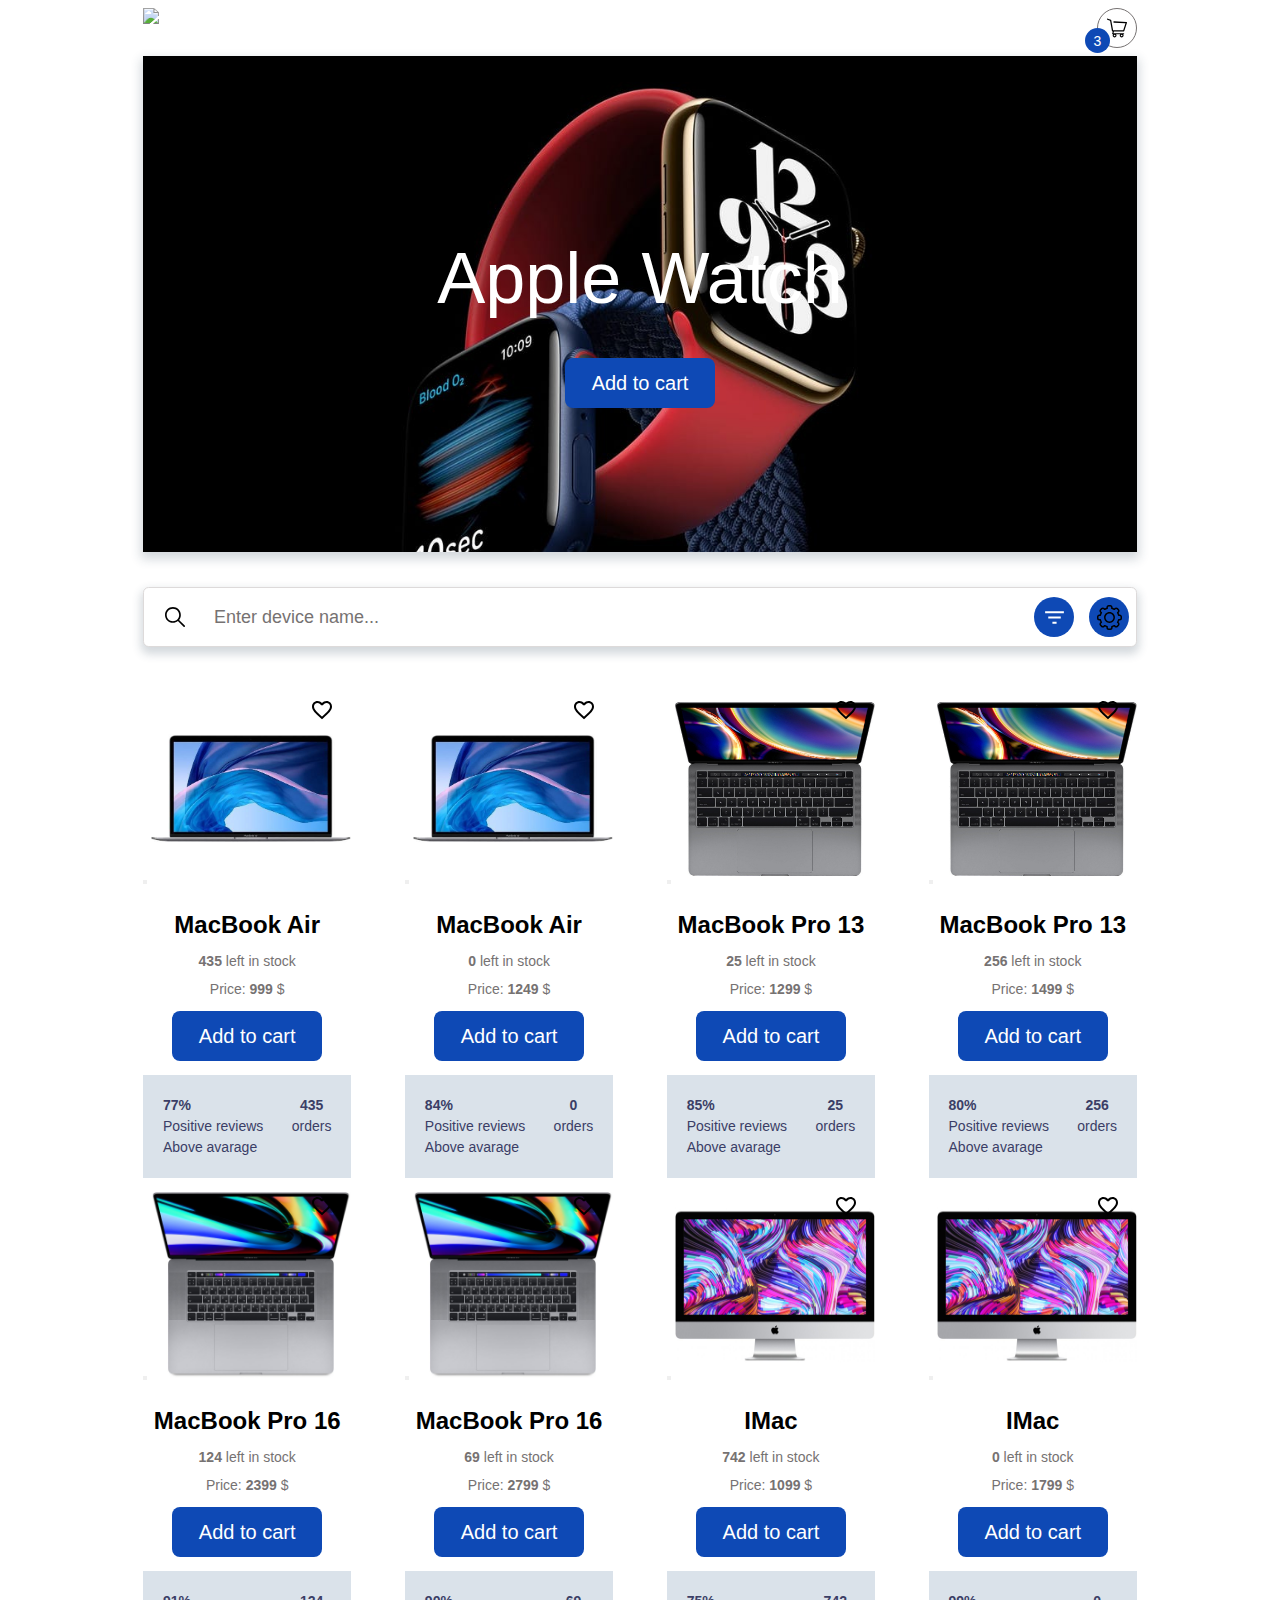
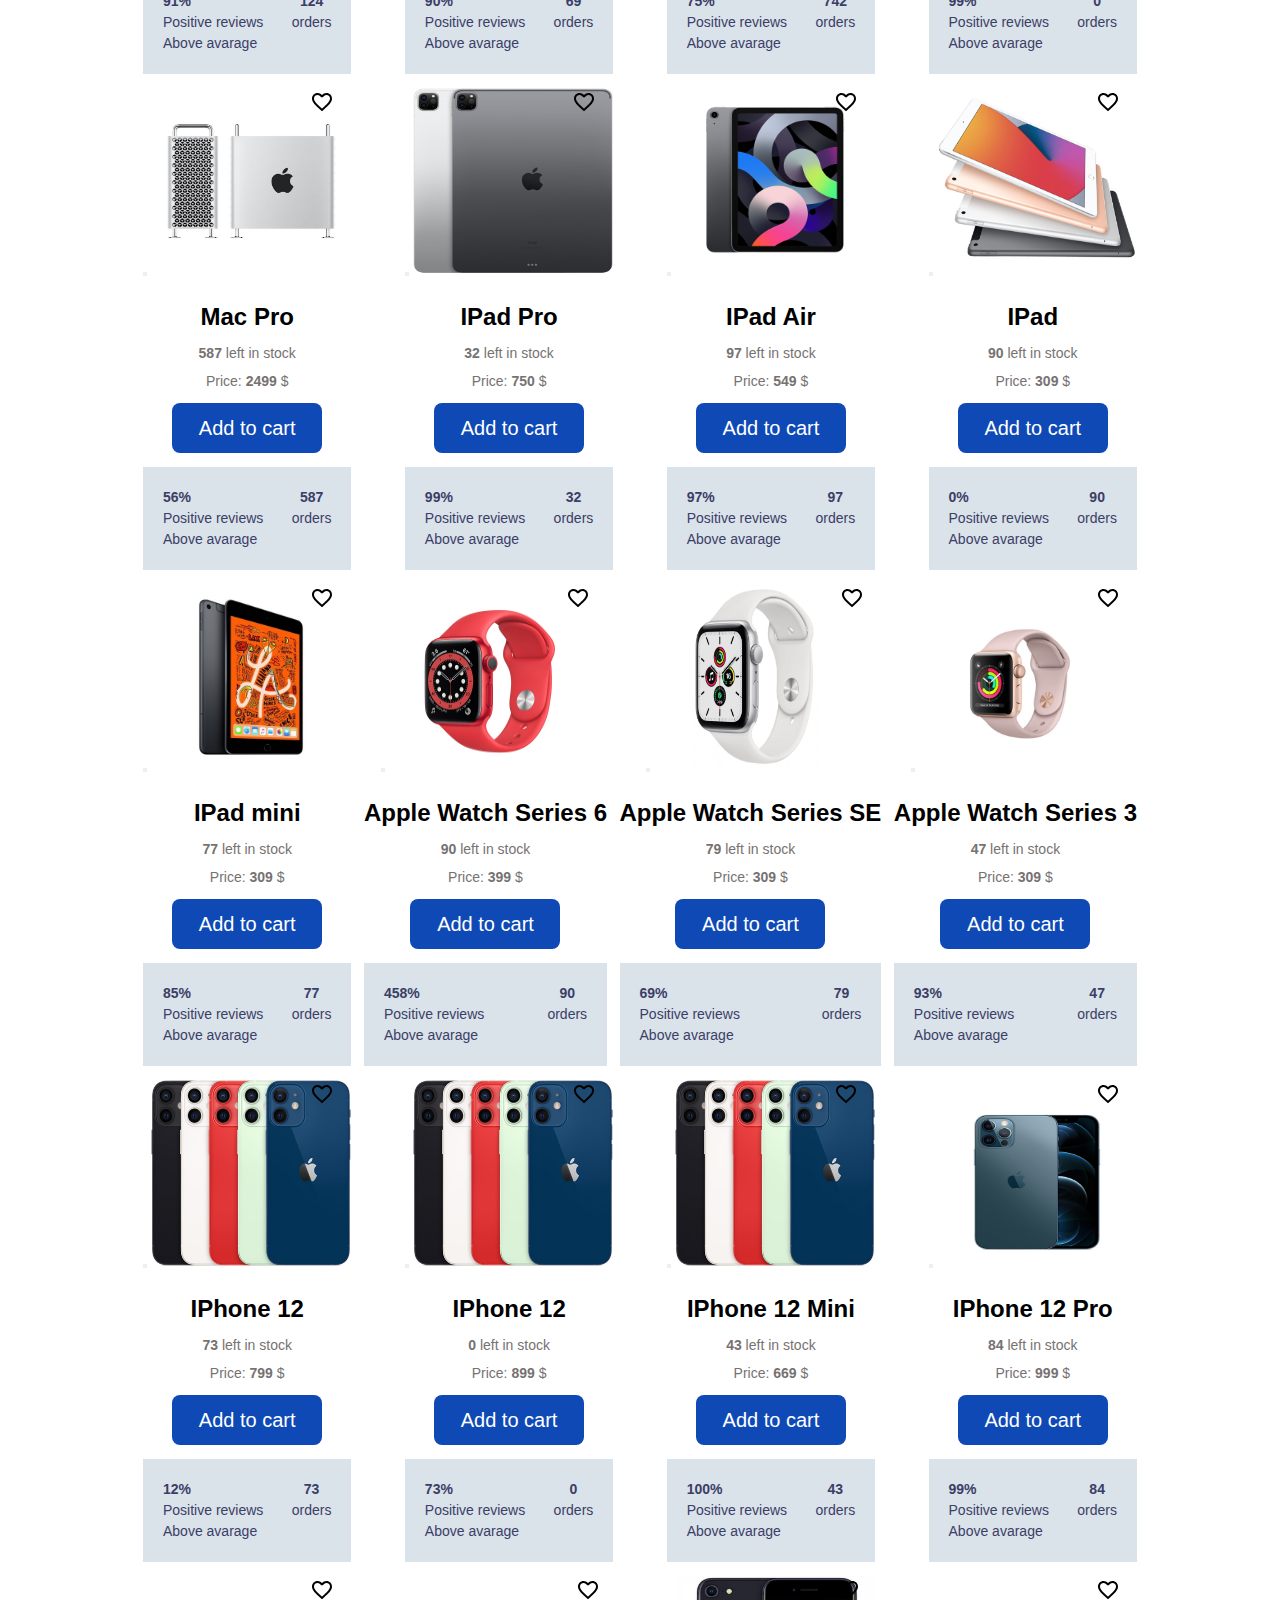
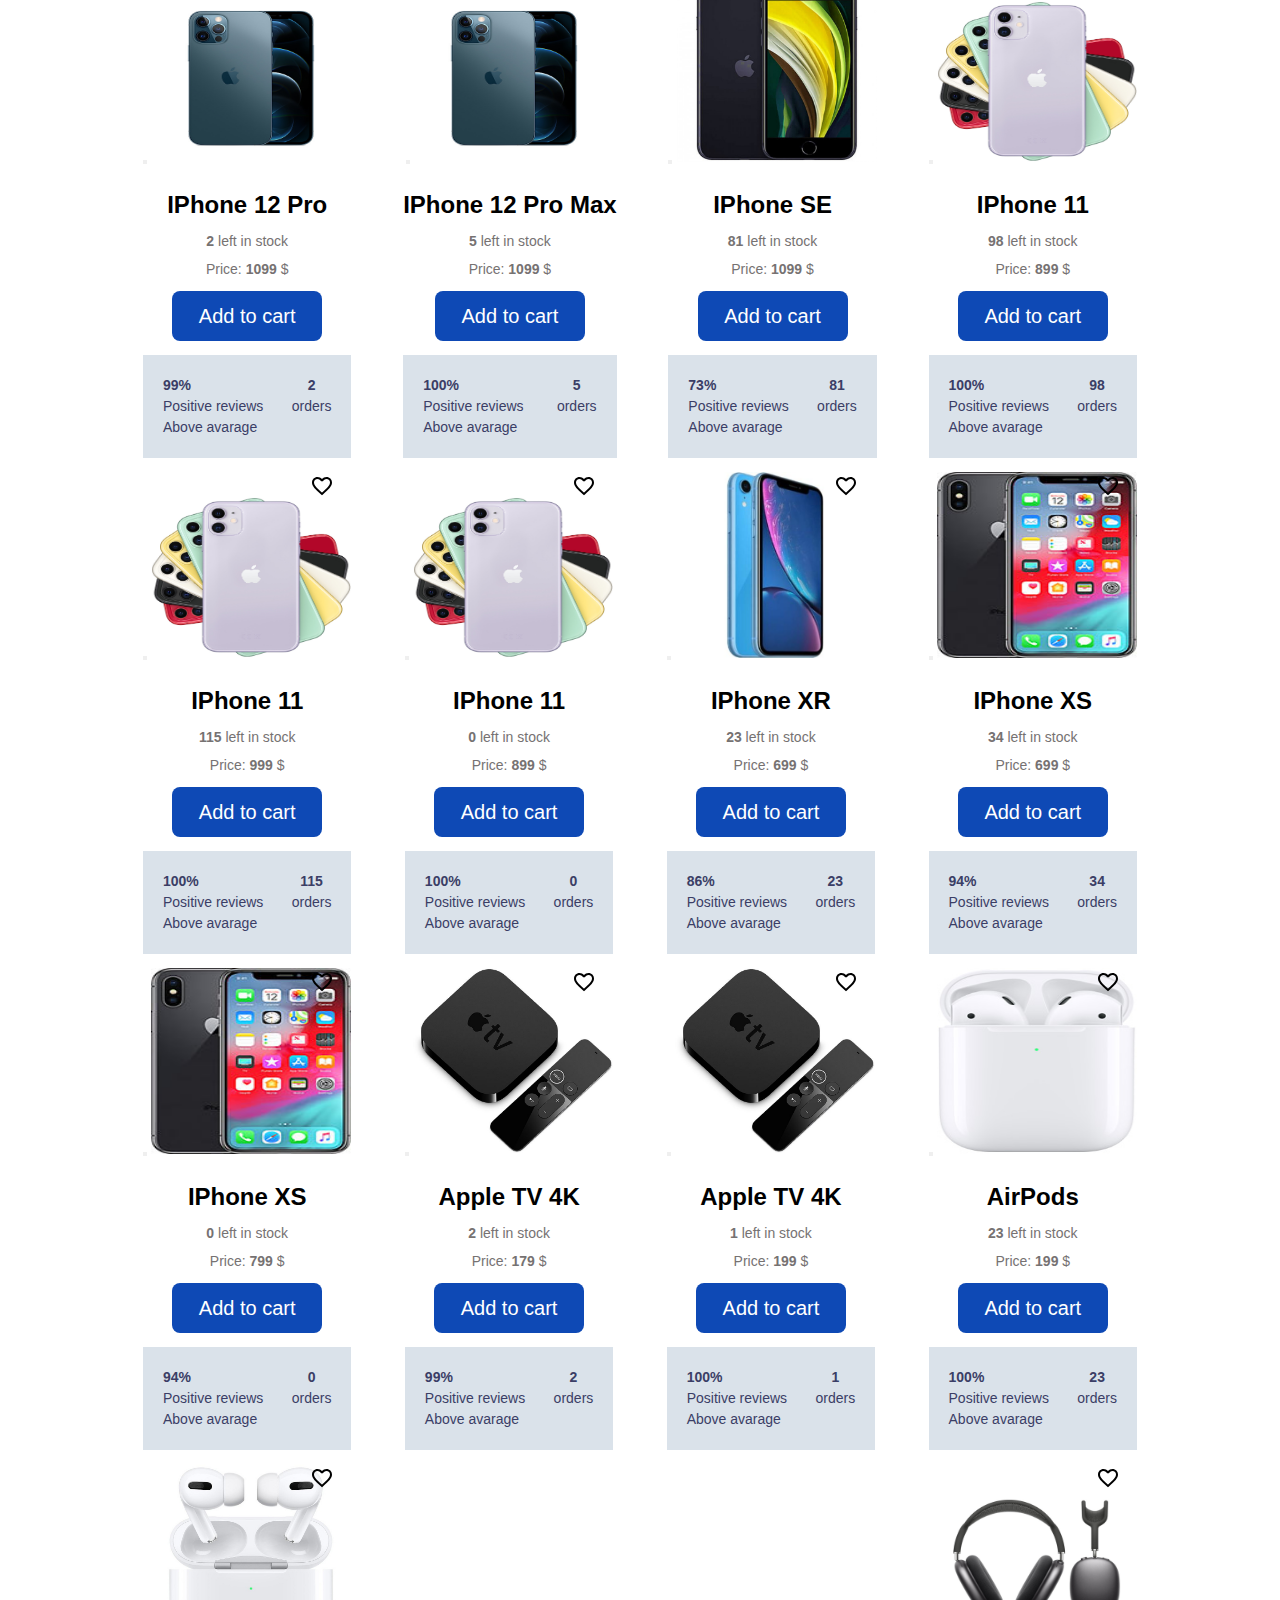
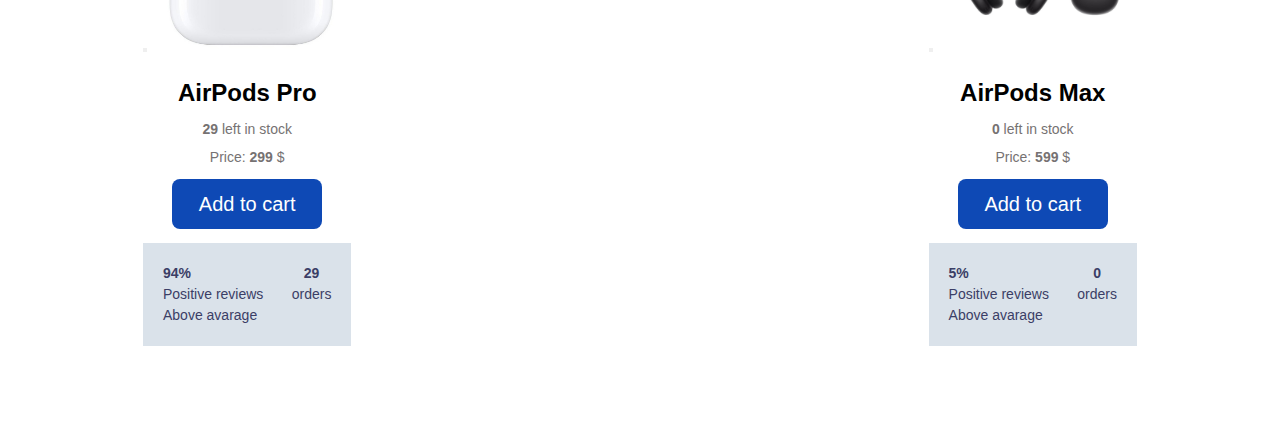
==== index.html @ 7c460ebc "HW-Js" ====
<!DOCTYPE html>
<html lang="en">

<head>
    <title>MacOutlet</title>
    <meta charset="utf-8">
    <meta http-equiv="X-UA-Compatible" content="ie=edge">
    <link href="https://fonts.googleapis.com">
    <link href="https://fonts.gstatic.com" crossorigin>
    <link href="https://fonts.googleapis.com/css2?family=Roboto&display=swap" rel="stylesheet">
    <link rel="stylesheet" href="style.css">
</head>

<body>
    <div class="wrapper">
        <header class="header">
            <div class="container">
                <div class="header-holder">
                    <a class="header-logo-main" href="sometext">
                        <img src="img/items/">
                    </a>
                    <a href="sometext">
                        <div class="icon-block">
                            <img src="img/icons/cart.svg">
                        </div>
                    </a>
                </div>
            </div>
        </header>
        <main class="main">
            <div class="container">
                <section class="banner">
                    <div class="banner-content">
                        <p class="banner-text">Apple Watch</p>
                        <button type="button" class="banner-btn">Add to cart</button>
                    </div>
                </section>
                <section class="filter-section">
                    <div class="text_read">
                        <div class="text-element text-field__icon_search">
                            <input class="search" type="text" value="Enter device name...">
                        </div>
                        <div class="blue reat" onclick="settings()">
                            <img src="img/icons/filter.svg" alt="Filter icon">
                        </div>
                        <a href="">
                            <div class="blue">
                                <img src="img/icons/settings.svg" alt="Settings icon">
                            </div>
                        </a>
                    </div>
                    <div class="flex-main">
                        <div id="filter-container" class="filter-container settings">
                            <div class="btn-check">Price</div>
                            <div class="check-price">
                                <div class="from">
                                    <p>from</p>
                                    <input type="text">
                                </div>
                                <div class="to">
                                    <p>to</p>
                                    <input type="text">
                                </div>
                            </div>
                            <div class="btn-check">Color</div>
                            <div class="btn-check">Memory</div>
                            <div class="btn-check">OS</div>
                            <div class="btn-check">Display</div>
                        </div>

                        <div id="cards-container" class="cards-container">


                            <div id='card' class="card">
                                <div class="card-body">
                                    <button>
                                        <div class="block">
                                            <img src="img/icons/like_empty.svg">
                                        </div>
                                    </button>
                                    <img src="" class="card-image">
                                    <h1 class="card-title">IPhone 12 PRO Max</h1>

                                    <p class="text-animation">
                                    </p>
                                    <button type="button" class="active">Add to cart</button>
                                </div>
                                <div class="card-footer">
                                    <p class="column-reviews">
                                    </p>
                                    <p class="column-orders"><strong>527</strong><br>orders</p>
                                </div>
                            </div>



                        </div>
                    </div>
            </div>
    </div>
    </section>
    </div>
    </main>
    </div>
    <script src="index.js"></script>
</body>

</html>
---- style.css ----
*,
*::before,
*::after {
    box-sizing: border-box;
    margin: 0;
    padding: 0;
}

html {
    font-family: 'Merriweather', sans-serif;
}

.wrapper {
    width: 100%;
    position: relative;
    overflow: hidden;
}

.container {
    max-width: 1024px;
    margin: 0 auto;
    padding: 0 15px;
}

.header-holder {
    display: flex;
    justify-content: space-between;
    flex-wrap: wrap;
    padding: 8px 0;
}

.icon-block {
    width: 40px;
    height: 40px;
    border: 1px solid #767272;
    border-radius: 50%;
    color: #ffffff;
    display: flex;
    position: relative;
}

.icon-block img {
    width: 20px;
    height: auto;
    display: block;
    margin: auto;
}

.icon-block::before {
    position: absolute;
    content: '3';
    width: 25px;
    height: 25px;
    border-radius: 50%;
    background-color: #0E49B5;
    text-align: center;
    top: 50%;
    left: -13px;
    padding-top: 5px;
    font-size: 14px;
}

.banner {
    background-image: url(img/banners/watch_banner.jpg);
    background-position: 50%;
    background-repeat: no-repeat;
    background-size: cover;
    -webkit-box-shadow: 0px 5px 10px 2px rgba(34, 60, 80, 0.2);
    -moz-box-shadow: 0px 5px 10px 2px rgba(34, 60, 80, 0.2);
    box-shadow: 0px 5px 10px 2px rgba(34, 60, 80, 0.2);
}

.banner-content {
    padding-top: 181px;
    padding-bottom: 144px;
}

.banner-text {
    text-align: center;
    color: #ffffff;
    font-size: 72px;
    margin: 0 auto;
    padding-bottom: 39px;
}

.banner-btn {
    width: 150px;
    height: 50px;
    color: #ffffff;
    background-color: #0e49b5;
    font-size: 20px;
    border-radius: 0.5rem;
    margin: 0 auto;
    display: block;
    border-style: inherit;
}

.text-element,
.text_read {
    position: relative;
}

.text_read {
    margin: 35px 0;
}

.text-element::before {
    content: '';
    color: #bdbdbd;
    position: absolute;
    display: flex;
    align-items: center;
    left: 22px;
    top: 50%;
    transform: translateY(-50%);
}

.text-element .search {
    padding-left: 70px;
    border: 1px solid #DDDADA;
    border-radius: 0.35rem;
    width: 100%;
    height: 60px;
    font-size: 18px;
    color: #767272;
    -webkit-box-shadow: 0px 5px 10px 2px rgba(34, 60, 80, 0.2);
    -moz-box-shadow: 0px 5px 10px 2px rgba(34, 60, 80, 0.2);
    box-shadow: 0px 5px 10px 2px rgba(34, 60, 80, 0.2);
}

.text-field__icon_search::before {
    width: 20px;
    height: 20px;
    background-image: url("../img/icons/search.svg");
    background-repeat: no-repeat;
    background-position: center;
}

.blue {
    width: 40px;
    height: 40px;
    border-radius: 50%;
    background-color: #0E49B5;
    display: flex;
    position: absolute;
    content: '';
    top: 50%;
    transform: translateY(-50%);
    right: 8px;
}

.blue img {
    width: 25px;
    height: auto;
    display: block;
    margin: auto;
}

.reat {
    right: 63px;
}

.cards-container {
    display: flex;
    justify-content: space-between;
    flex-wrap: wrap;
    margin-bottom: 100px;
}

.card {
    width: 300px;
    border-radius: 0.75rem;
    -webkit-box-shadow: 0px 5px 10px 2px rgba(34, 60, 80, 0.2);
    -moz-box-shadow: 0px 5px 10px 2px rgba(34, 60, 80, 0.2);
    box-shadow: 0px 5px 10px 2px rgba(34, 60, 80, 0.2);
    position: relative;
    margin-bottom: 50px;
}

.card-body {
    text-align: center;
    margin-bottom: 14px;
    position: relative;
}

.card-image {
    width: 200px;
    height: 200px;
    padding-top: 14px;
}

.card-title {
    font-size: 24px;
    padding-top: 25px;
    margin: 0;
}

.text-animation {
    font-size: 14px;
    color: #767272;
    padding: 8px 0;
    line-height: 2;
}

.active {
    width: 150px;
    height: 50px;
    color: #ffffff;
    background-color: #0e49b5;
    font-size: 20px;
    border-radius: 0.5rem;
    margin: 0 auto;
    display: block;
    border-style: inherit;
}

.card-btn-disabled {
    background-color: #DDDDDD;
}

.card-footer {
    display: flex;
    justify-content: space-between;
    background-color: #DAE2EA;
    color: #3B3E66;
    font-size: 14px;
    line-height: 1.5;
    padding: 20px;
}

.column-orders {
    text-align: center;
}

.block {
    content: '';
    position: absolute;
    right: 17px;
    top: 16px;
}

.check {
    position: absolute;
    content: '';
    left: 75px;
    top: 282px;
    width: 20px;
    height: 20px;
    border: 1px solid #1BC943;
    border-radius: 50%;
    color: lightgrey;
    display: flex;
}

.icon-close-block {
    position: absolute;
    content: '';
    left: 82px;
    top: 282px;
    width: 20px;
    height: auto;
}

.check img {
    width: 15px;
    height: auto;
    display: block;
    margin: auto;
}

.icon-like-filled-block {
    position: absolute;
    content: '';
    left: 15px;
}

.icon-like-filled-block img {
    width: 20px;
    height: auto;
}

.flex-main {
    display: flex;
    justify-content: center;
}

.filter-container {
    max-height: 800px;
    margin-right: 20px;
    background: #FFFFFF;
    border: 1px solid #DDDADA;
    box-sizing: border-box;
    box-shadow: 0px 0px 15px rgba(0, 0, 0, 0.15);
    border-radius: 5px;
}

.btn-check {
    margin: 10px;
    padding-right: 30px;
}

.from,
.to {
    display: flex;
    justify-content: center;
}

.settings {
    display: none;
}
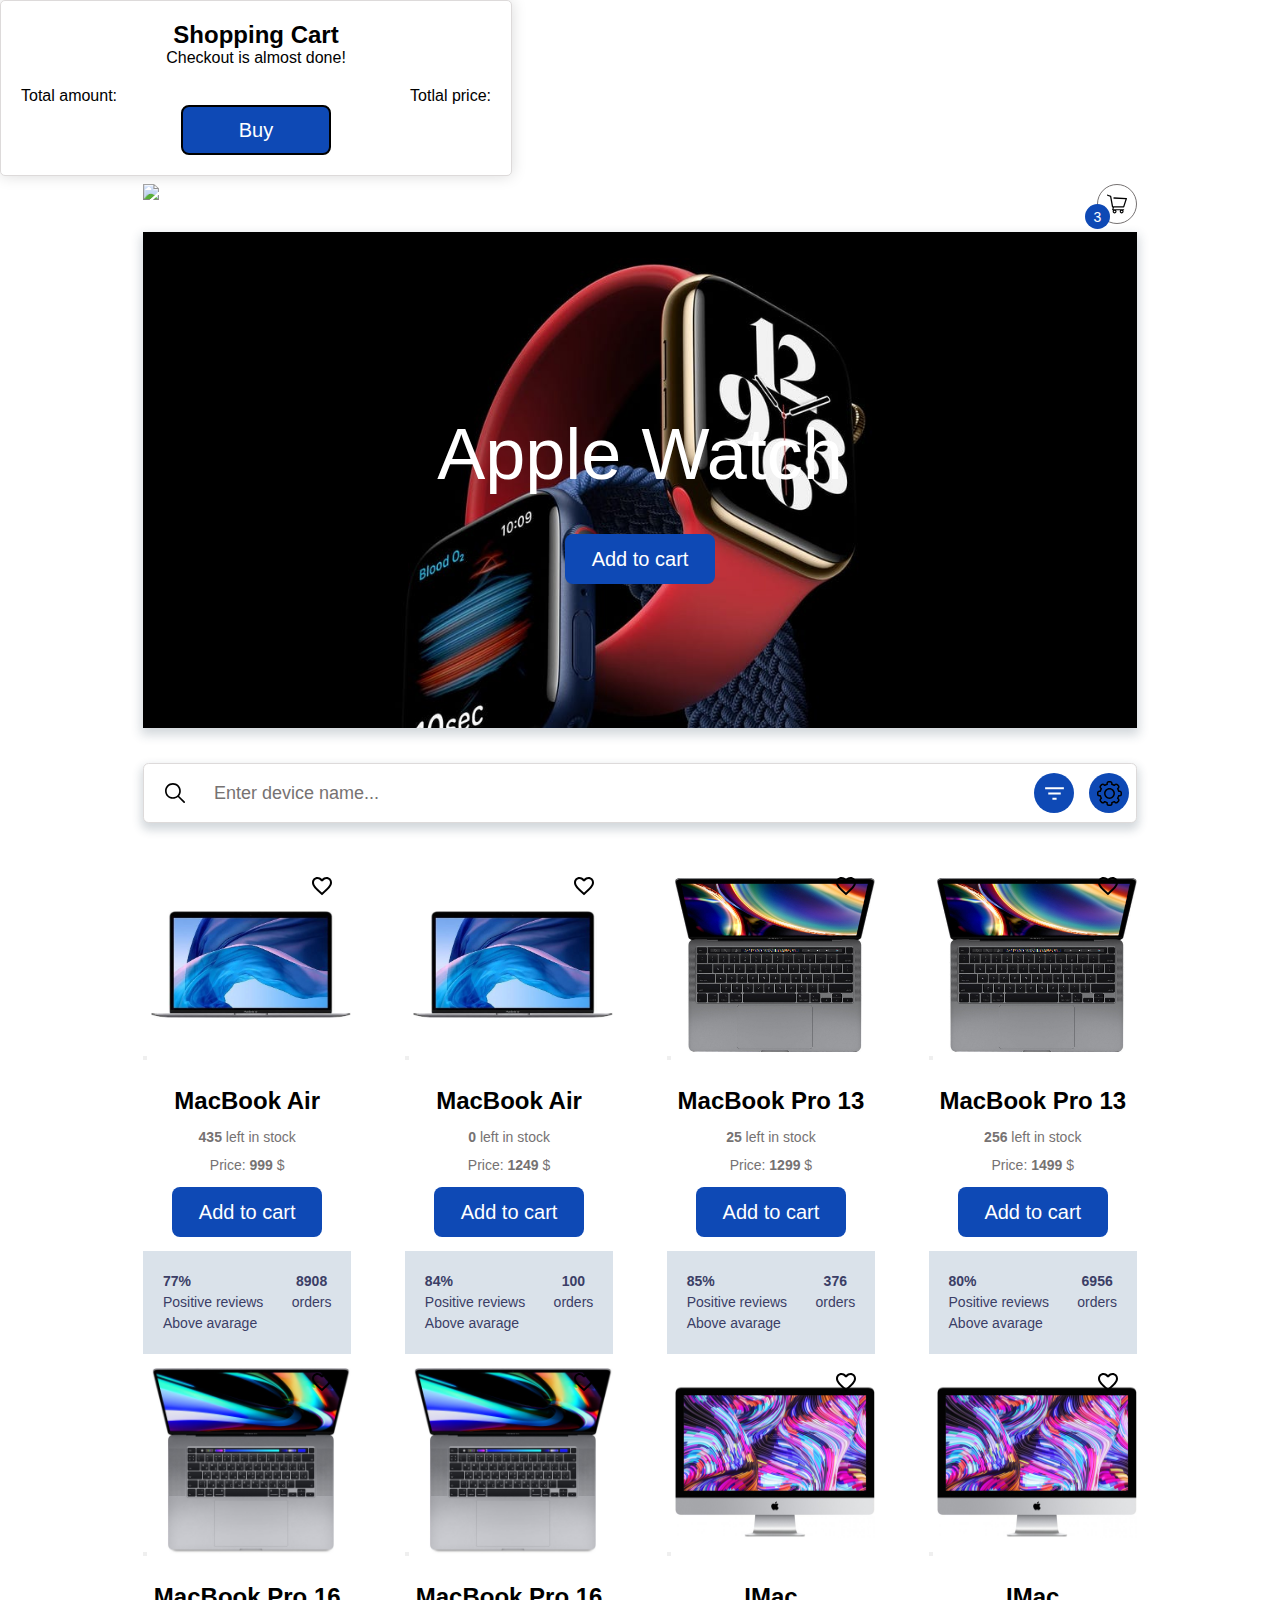
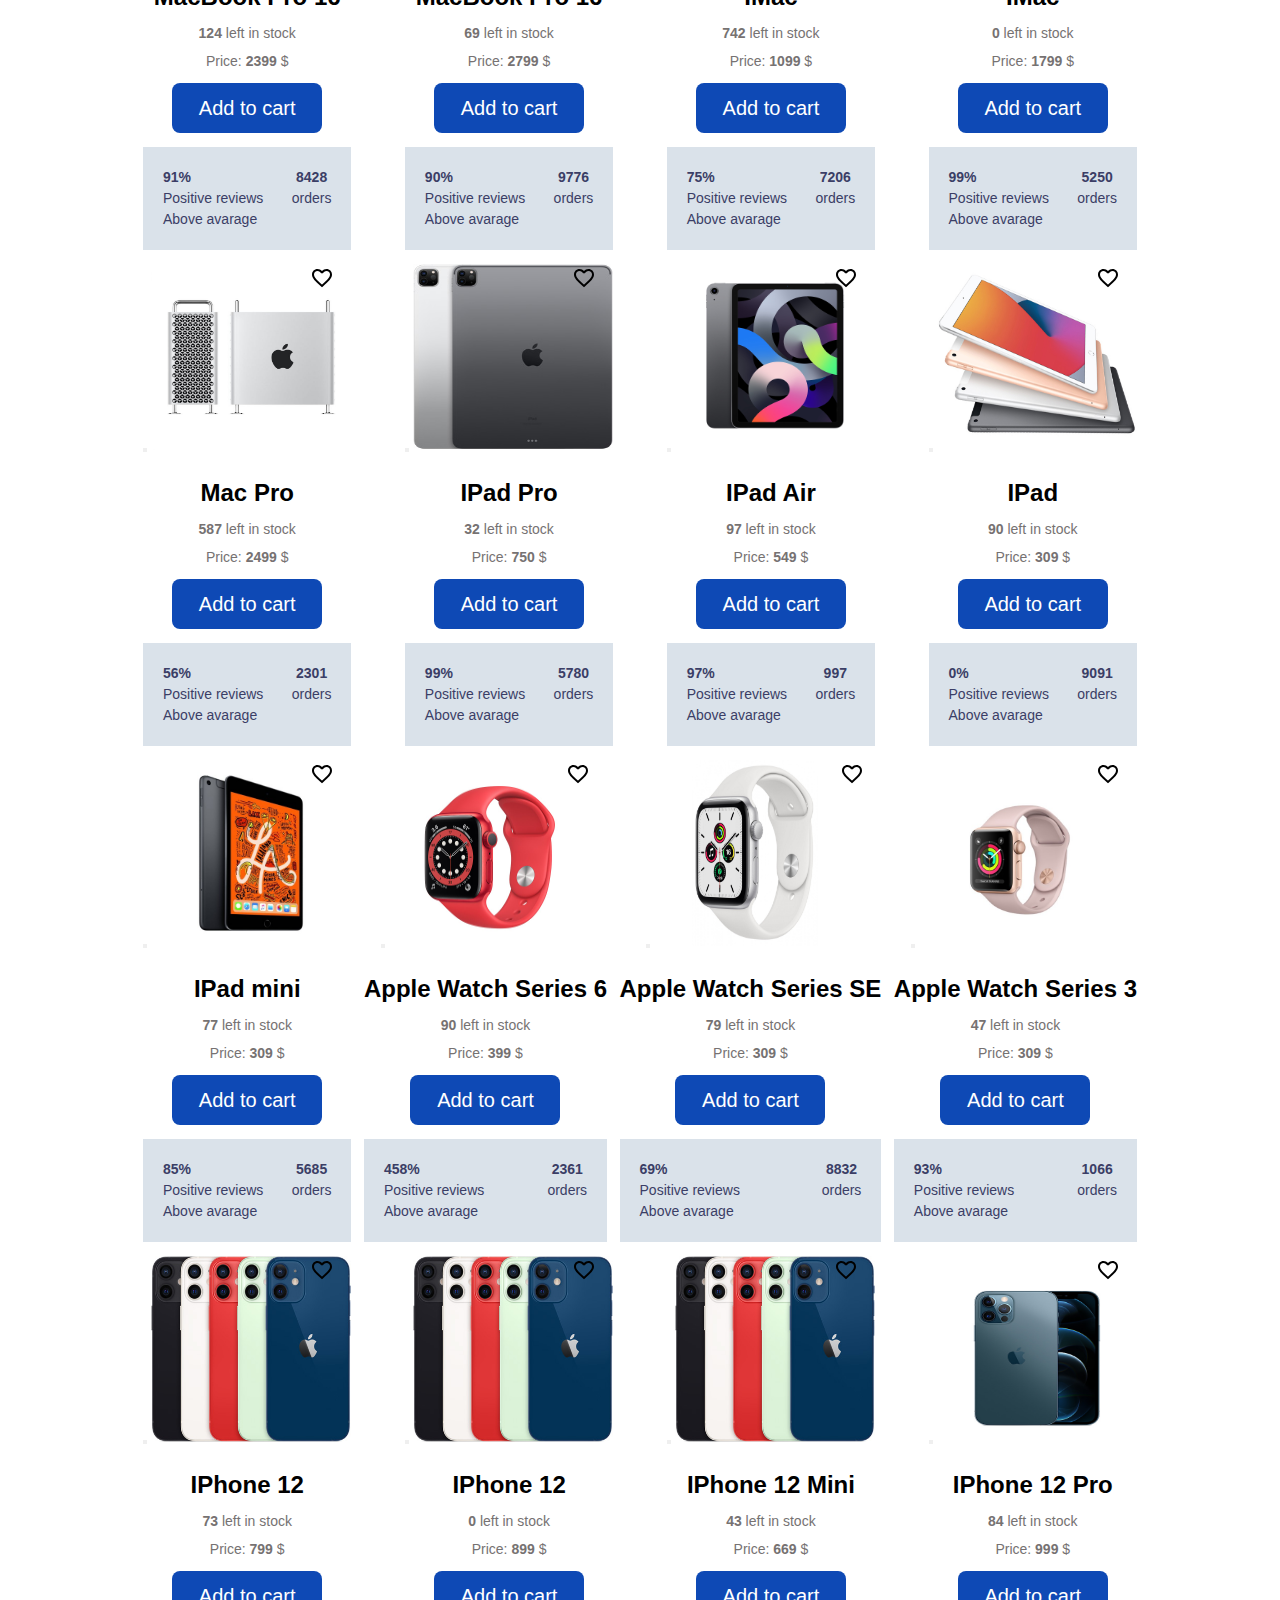
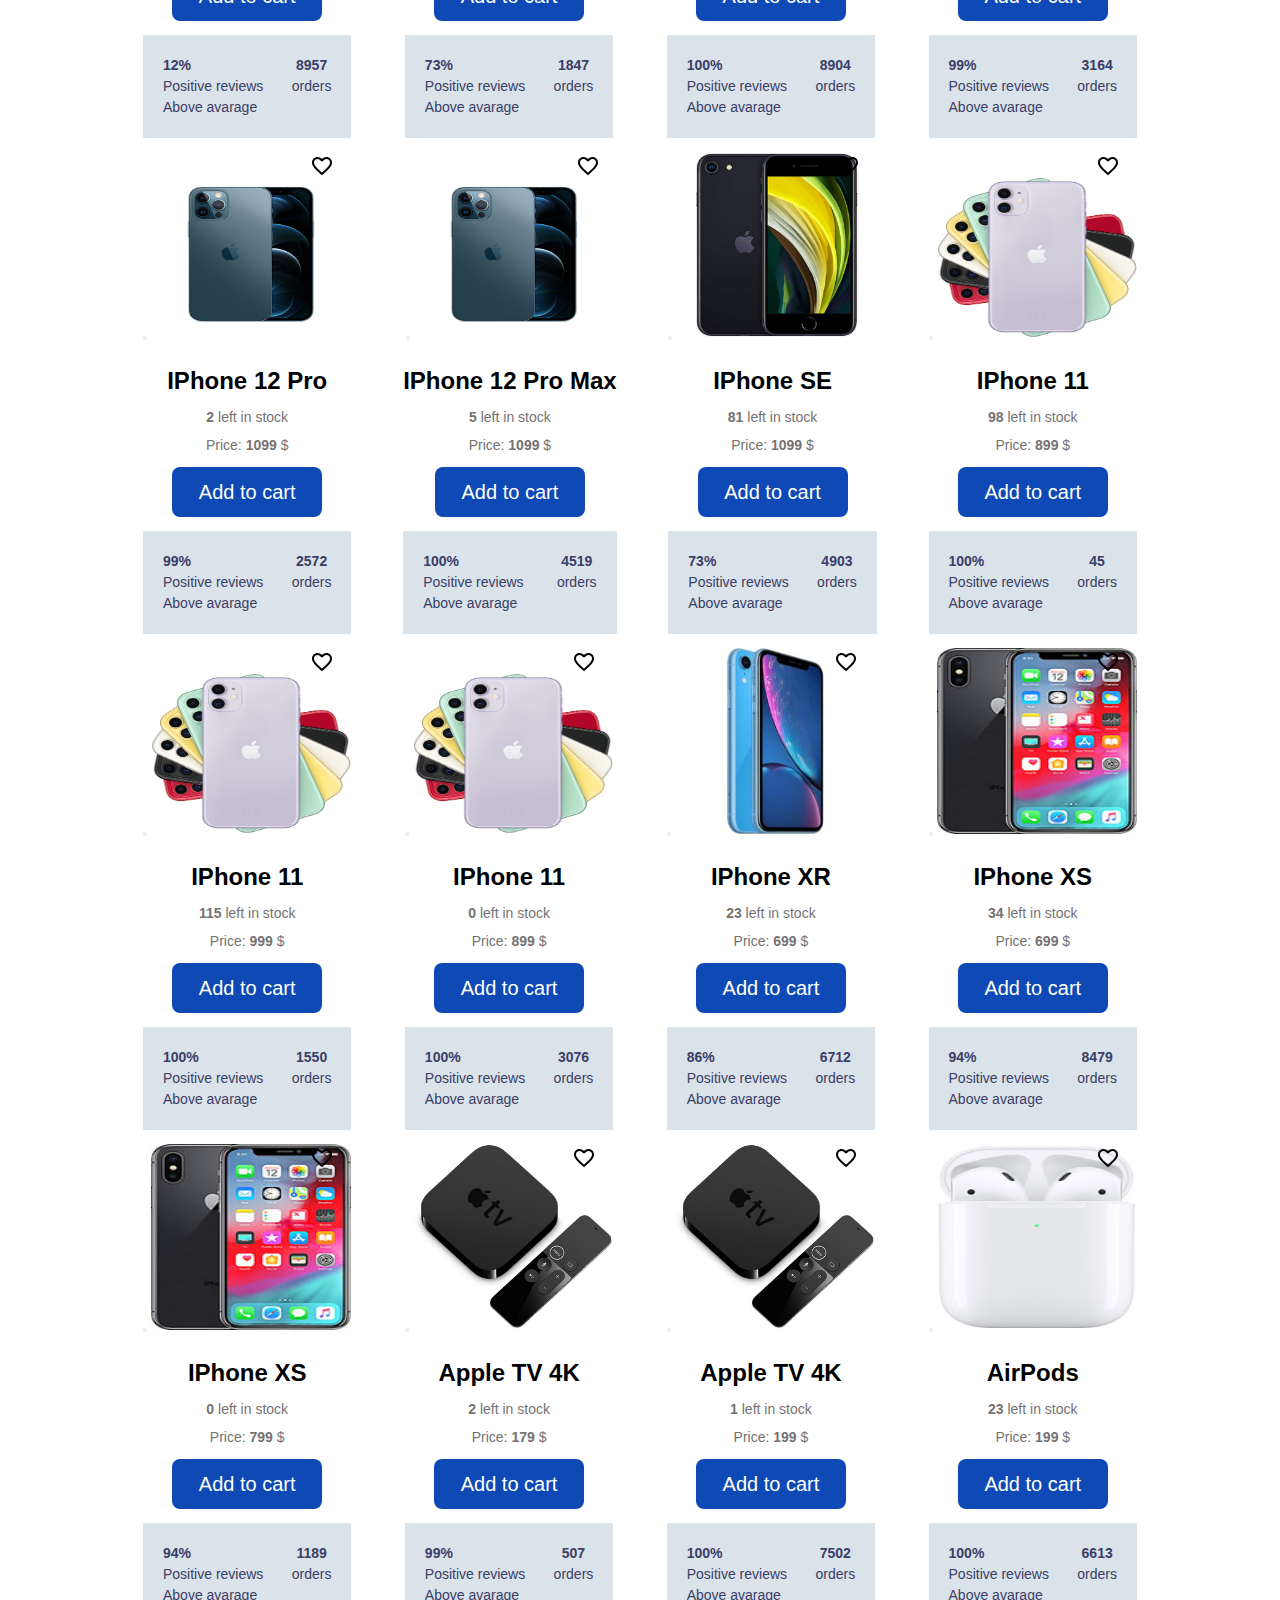
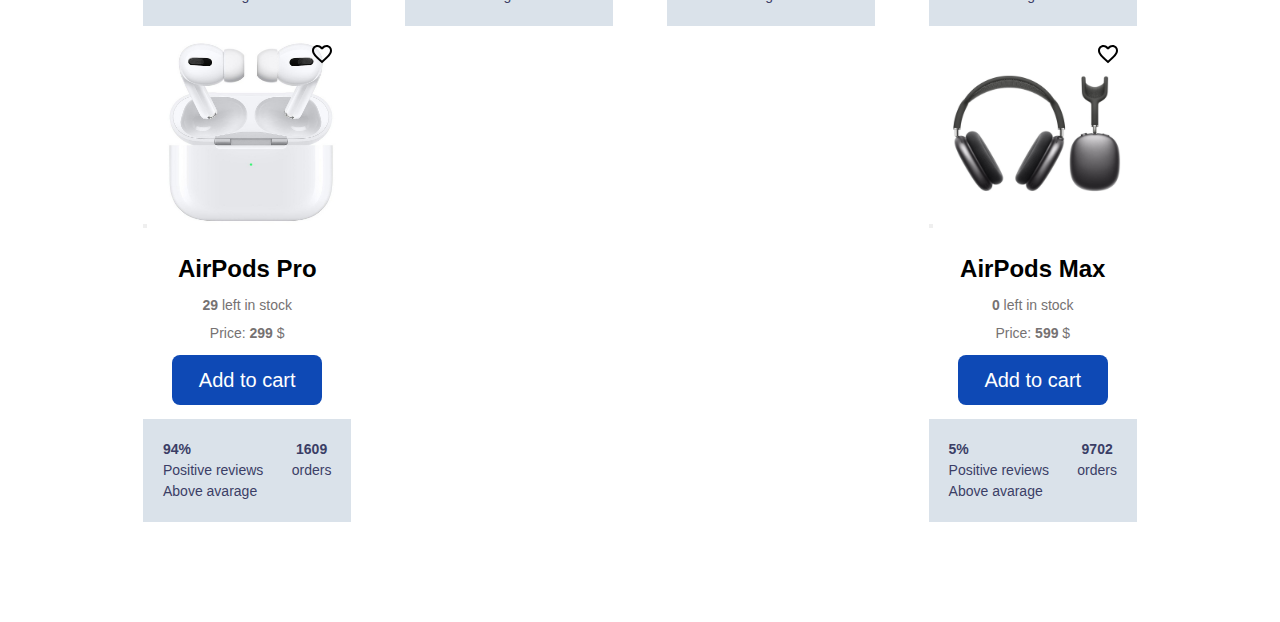
==== commit 4a54162e: "HW(cart and filter)" ====
--- a/index.html
+++ b/index.html
@@ -12,6 +12,28 @@
 </head>
 
 <body>
+    <div class="basket-container">
+        <div class="basket-content">
+            <div class="basket-name">
+                <h2>Shopping Cart</h2>
+                <p>Checkout is almost done!</p>
+            </div>
+            <div class="rendered-items" id="render">
+            </div>
+            <div class="total">
+                <p>Total amount:</p>
+                <p>Totlal price:</p>
+            </div>
+            <button class="banner-click">
+                Buy
+            </button>
+        </div>
+    </div>
+
+
+
+
+
     <div class="wrapper">
         <header class="header">
             <div class="container">
@@ -26,13 +48,15 @@
                     </a>
                 </div>
             </div>
+
+
         </header>
         <main class="main">
             <div class="container">
                 <section class="banner">
                     <div class="banner-content">
                         <p class="banner-text">Apple Watch</p>
-                        <button type="button" class="banner-btn">Add to cart</button>
+                        <button type="button" class="banner-click">Add to cart</button>
                     </div>
                 </section>
                 <section class="filter-section">
@@ -52,22 +76,141 @@
                     <div class="flex-main">
                         <div id="filter-container" class="filter-container settings">
                             <div class="btn-check">Price</div>
-                            <div class="check-price">
-                                <div class="from">
+                            <div id="price">
+                                <div class="price">
                                     <p>from</p>
                                     <input type="text">
                                 </div>
-                                <div class="to">
+                                <div class="price">
                                     <p>to</p>
                                     <input type="text">
                                 </div>
                             </div>
-                            <div class="btn-check">Color</div>
-                            <div class="btn-check">Memory</div>
-                            <div class="btn-check">OS</div>
-                            <div class="btn-check">Display</div>
-                        </div>
-
+
+
+                            <div id='ColorBtn' onclick="color()" class="btn-check">Color</div>
+                            <div id='Color' class="settings">
+                                <div class="check-btn">
+                                    <input type="checkbox" id="red" value="Red" onclick="filterUpdate('color', event)">
+                                    <label>Red</label>
+                                </div>
+                                <div class="check-btn">
+                                    <input type="checkbox" id="green" value="Green" onclick="filterUpdate('color', event)">
+                                    <label>Green</label>
+                                </div>
+                                <div class="check-btn">
+                                    <input type="checkbox" id="Black" value="Black" onclick="filterUpdate('color', event)">
+                                    <label>Black</label>
+                                </div>
+                                <div class="check-btn">
+                                    <input type="checkbox" id="White" value="White" onclick="filterUpdate('color', event)">
+                                    <label>White</label>
+                                </div>
+                                <div class="check-btn">
+                                    <input type="checkbox" id="Blue" value="Blue" onclick="filterUpdate('color', event)">
+                                    <label>Blue</label>
+                                </div>
+                                <div class="check-btn">
+                                    <input type="checkbox" id="Grey" value="Silver" onclick="filterUpdate('color', event)">
+                                    <label>Grey</label>
+                                </div>
+                                <div class="check-btn">
+                                    <input type="checkbox" id="Gold" value="Gold" onclick="filterUpdate('color', event)">
+                                    <label>Gold</label>
+                                </div>
+                                <div class="check-btn">
+                                    <input type="checkbox" id="Yellow" value="Yellow" onclick="filterUpdate('color', event)">
+                                    <label>Yellow</label>
+                                </div>
+                            </div>
+
+                            <div id='MemoryBtn' onclick="memory()" class="btn-check">Memory</div>
+
+                            <div id='Memory' class="settings">
+                                <div class="check-btn">
+                                    <input type="checkbox" id="32Gb" value="32" onclick="filterUpdate('storage', event)">
+                                    <label>32Gb</label>
+                                </div>
+                                <div class="check-btn">
+                                    <input type="checkbox" id="64Gb" value="64" onclick="filterUpdate('storage', event)">
+                                    <label>64Gb</label>
+                                </div>
+                                <div class="check-btn">
+                                    <input type="checkbox" id="128Gb" value="128" onclick="filterUpdate('storage', event)">
+                                    <label>128Gb</label>
+                                </div>
+                                <div class="check-btn">
+                                    <input type="checkbox" id="256Gb" value="256" onclick="filterUpdate('storage', event)">
+                                    <label>256Gb</label>
+                                </div>
+                                <div class="check-btn">
+                                    <input type="checkbox" id="512Gb" value="512" onclick="filterUpdate('storage', event)">
+                                    <label>512Gb</label>
+                                </div>
+                                <div class="check-btn">
+                                    <input type="checkbox" id="1Tb" value="1024" onclick="filterUpdate('storage', event)">
+                                    <label>1Tb</label>
+                                </div>
+                                <div class="check-btn">
+                                    <input type="checkbox" id="2Tb" value="2048" onclick="filterUpdate('storage', event)">
+                                    <label>2Tb</label>
+                                </div>
+                                <div class="check-btn">
+                                    <input type="checkbox" id="4Tb" value="4096" onclick="filterUpdate('storage', event)">
+                                    <label>4Tb</label>
+                                </div>
+                            </div>
+
+                            <div id='OsBtn' onclick="Os()" class="btn-check">OS</div>
+                            <div id='Os' class="settings">
+                                <div class="check-btn">
+                                    <input type="checkbox" value="IOS" name="IOS" onclick="filterUpdate('os', event)">
+                                    <label>IOS</label>
+                                </div>
+                                <div class="check-btn">
+                                    <input type="checkbox" value="macOS" name="MacOS" onclick="filterUpdate('os', event)">
+                                    <label>MacOS</label>
+                                </div>
+                                <div class="check-btn">
+                                    <input type="checkbox" value="tvOS" name="tvOS" onclick="filterUpdate('os', event)">
+                                    <label>tvOS</label>
+                                </div>
+                                <div class="check-btn">
+                                    <input type="checkbox" value="WatchOS" name="WatchOS" onclick="filterUpdate('os', event)">
+                                    <label>WatchOS</label>
+                                </div>
+                            </div>
+
+
+                            <div id='DisplayBtn' onclick="display()" class="btn-check">Display</div>
+
+                            <div id='Display' class="settings">
+                                <div class="check-btn">
+                                    <input type="checkbox" value="2-5" name="inch" onclick="filterUpdate('display', event)">
+                                    <label>2 - 5 inch</label>
+                                </div>
+                                <div class=" check-btn ">
+                                    <input type="checkbox" value="5-7" name="inch" onclick="filterUpdate('display', event)">
+                                    <label>5 - 7 inch</label>
+                                </div>
+                                <div class="check-btn ">
+                                    <input type="checkbox" value="7-12" name="inch" onclick="filterUpdate('display', event)">
+                                    <label>7 - 12 inch</label>
+                                </div>
+                                <div class="check-btn">
+                                    <input type="checkbox" value="12-16" name="inch" onclick="filterUpdate('display', event)">
+                                    <label>12 - 16 inch</label>
+                                </div>
+                                <div class=" check-btn ">
+                                    <input type="checkbox" value="16-100" name="inch" onclick="filterUpdate('display', event)">
+                                    <label>+16 inch</label>
+                                </div>
+                            </div>
+                        </div>
+
+
+
+                        <div id="info"></div>
                         <div id="cards-container" class="cards-container">
 
 
@@ -83,7 +226,7 @@
 
                                     <p class="text-animation">
                                     </p>
-                                    <button type="button" class="active">Add to cart</button>
+                                    <button class="active">Add to cart</button>
                                 </div>
                                 <div class="card-footer">
                                     <p class="column-reviews">
--- a/style.css
+++ b/style.css
@@ -58,6 +58,76 @@
     left: -13px;
     padding-top: 5px;
     font-size: 14px;
+}
+
+.quantity {
+    padding-top: 20px;
+    margin-right: 60px;
+}
+
+.quantity input {
+    -webkit-appearance: none;
+    border: none;
+    text-align: center;
+    width: 32px;
+    font-size: 16px;
+    color: #43484D;
+    font-weight: 300;
+}
+
+button[class*=btn] {
+    width: 30px;
+    height: 30px;
+    background-color: #E1E8EE;
+    border-radius: 6px;
+    border: none;
+    cursor: pointer;
+}
+
+.minus-btn img {
+    margin-bottom: 3px;
+}
+
+.plus-btn img {
+    margin-top: 2px;
+}
+
+button:focus,
+input:focus {
+    outline: 0;
+}
+
+.basket-content {
+    display: flex;
+    padding-bottom: 20px;
+    flex-direction: column;
+    justify-content: center;
+    width: 40%;
+    max-height: 800px;
+    margin-right: 20px;
+    background: #FFFFFF;
+    border: 1px solid #DDDADA;
+    box-sizing: border-box;
+    box-shadow: 0px 0px 15px rgba(0, 0, 0, 0.15);
+    border-radius: 5px;
+}
+
+.basket-name {
+    display: flex;
+    flex-direction: column;
+    justify-content: center;
+    align-items: center;
+    padding: 20px 0;
+}
+
+.total {
+    margin: 0 20px;
+    display: flex;
+    justify-content: space-between;
+}
+
+.basket-content .btn-basket {
+    margin: 0 auto;
 }
 
 .banner {
@@ -83,7 +153,7 @@
     padding-bottom: 39px;
 }
 
-.banner-btn {
+.banner-click {
     width: 150px;
     height: 50px;
     color: #ffffff;
@@ -93,6 +163,18 @@
     margin: 0 auto;
     display: block;
     border-style: inherit;
+}
+
+.item-basket {
+    display: flex;
+    justify-content: space-between;
+    align-items: center;
+    padding: 20px;
+}
+
+.img {
+    width: 100px;
+    height: 100px;
 }
 
 .text-element,
@@ -295,14 +377,80 @@
 }
 
 .btn-check {
+    padding: 10px;
+    background: #FFFFFF;
+    border-bottom: 1px solid #DDDDDD;
+    border-top: 1px solid #DDDDDD;
+    box-sizing: border-box;
+}
+
+.price {
+    display: flex;
+    justify-content: space-between;
+    align-items: center;
+    padding: 10px;
+}
+
+.price p {
+    padding-right: 10px;
+}
+
+.price input {
+    min-height: 35px;
+    text-align: center;
+    background: #FFFFFF;
+    border: 1px solid #DDDDDD;
+    box-sizing: border-box;
+    border-radius: 5px;
+}
+
+.overlay {
+    position: fixed;
+    top: 0;
+    left: 0;
+    width: 100vw;
+    height: 100vh;
+    background: #E2E2E288;
+}
+
+.details-container {
+    background: white;
+    width: 70vw;
+    height: 500px;
+    opacity: 1;
+    position: absolute;
+    top: 50%;
+    right: 50%;
+    transform: translate(50%, -50%);
+    display: flex;
+    flex-direction: row;
+    justify-content: space-around;
+    align-items: center;
+}
+
+.check-container {
+    display: flex;
+    flex-wrap: wrap;
+}
+
+.check-btn {
     margin: 10px;
-    padding-right: 30px;
-}
-
-.from,
-.to {
-    display: flex;
-    justify-content: center;
+}
+
+.price-info :nth-child(n) {
+    margin: 20px 0;
+}
+
+.title-info {
+    display: flex;
+    flex-direction: column;
+    justify-content: space-between;
+}
+
+.title-info ul li,
+.title-info ul {
+    margin: 10px;
+    list-style: none;
 }
 
 .settings {
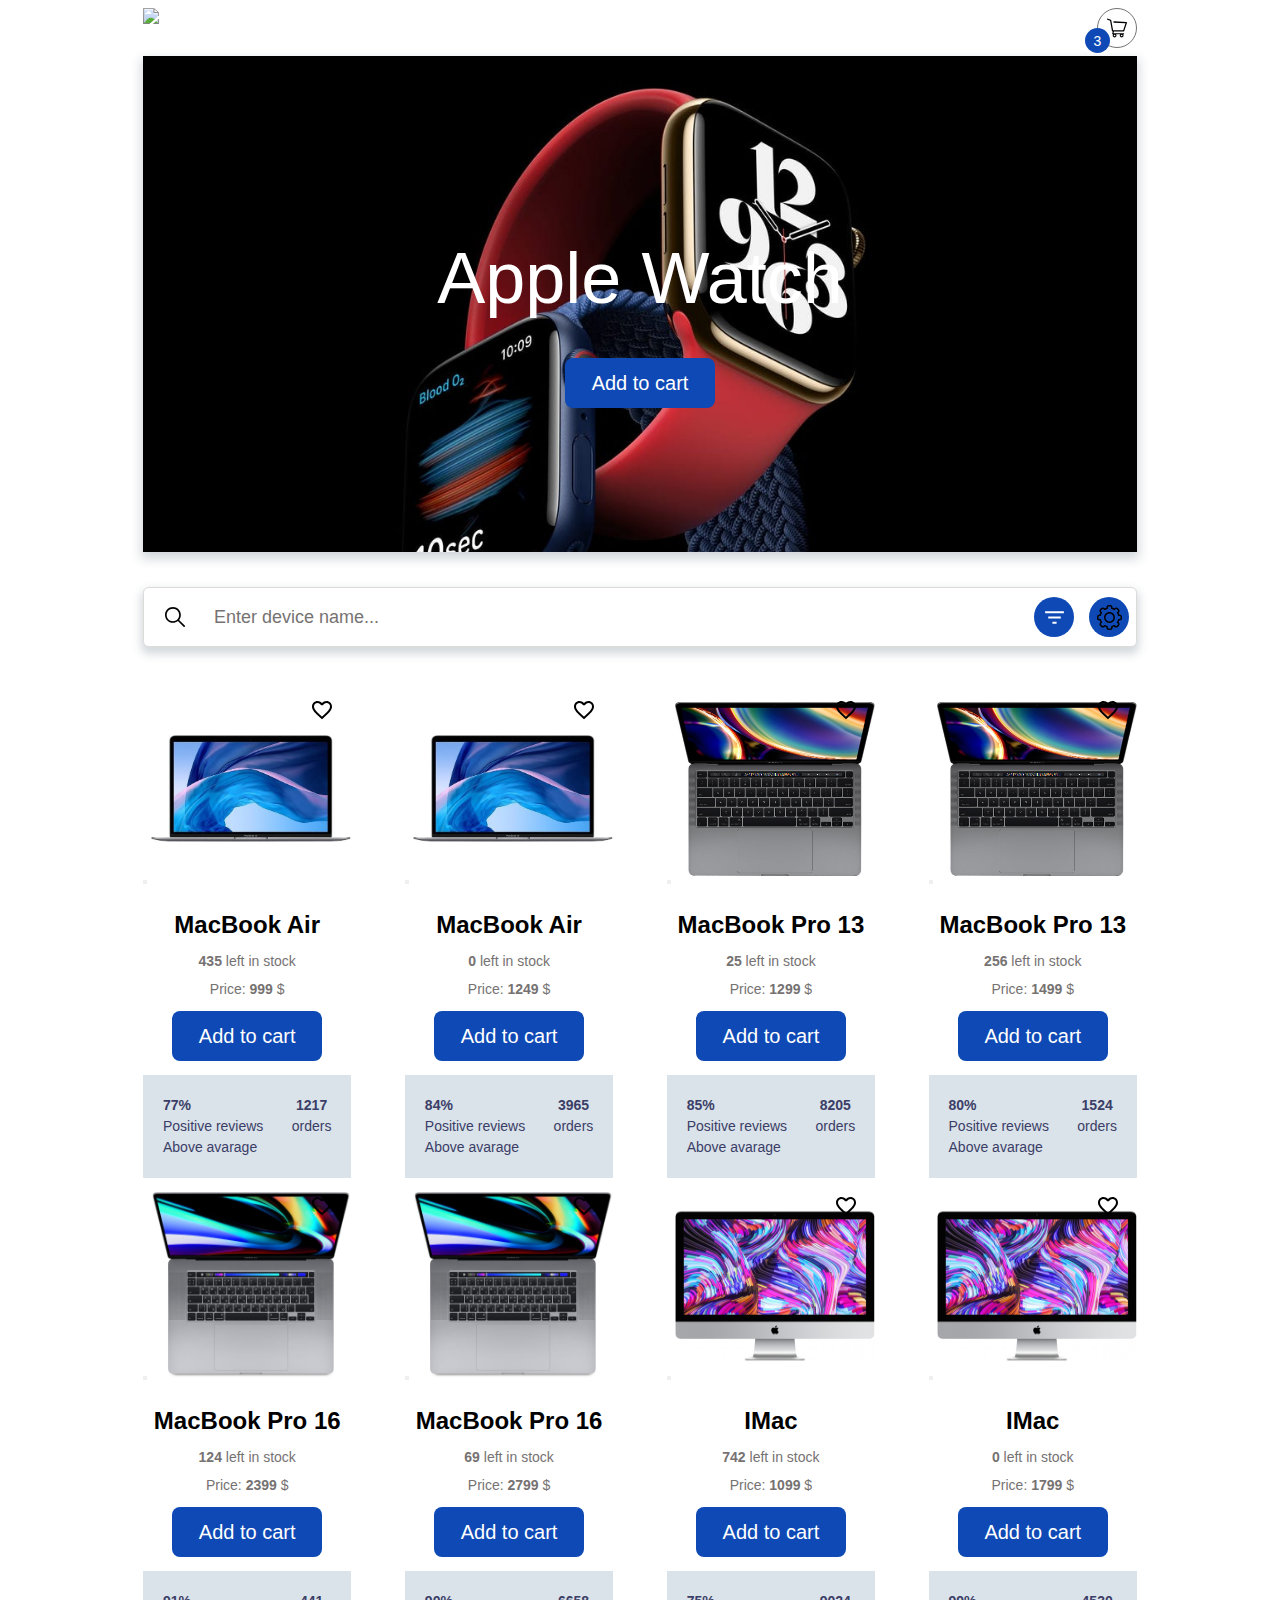
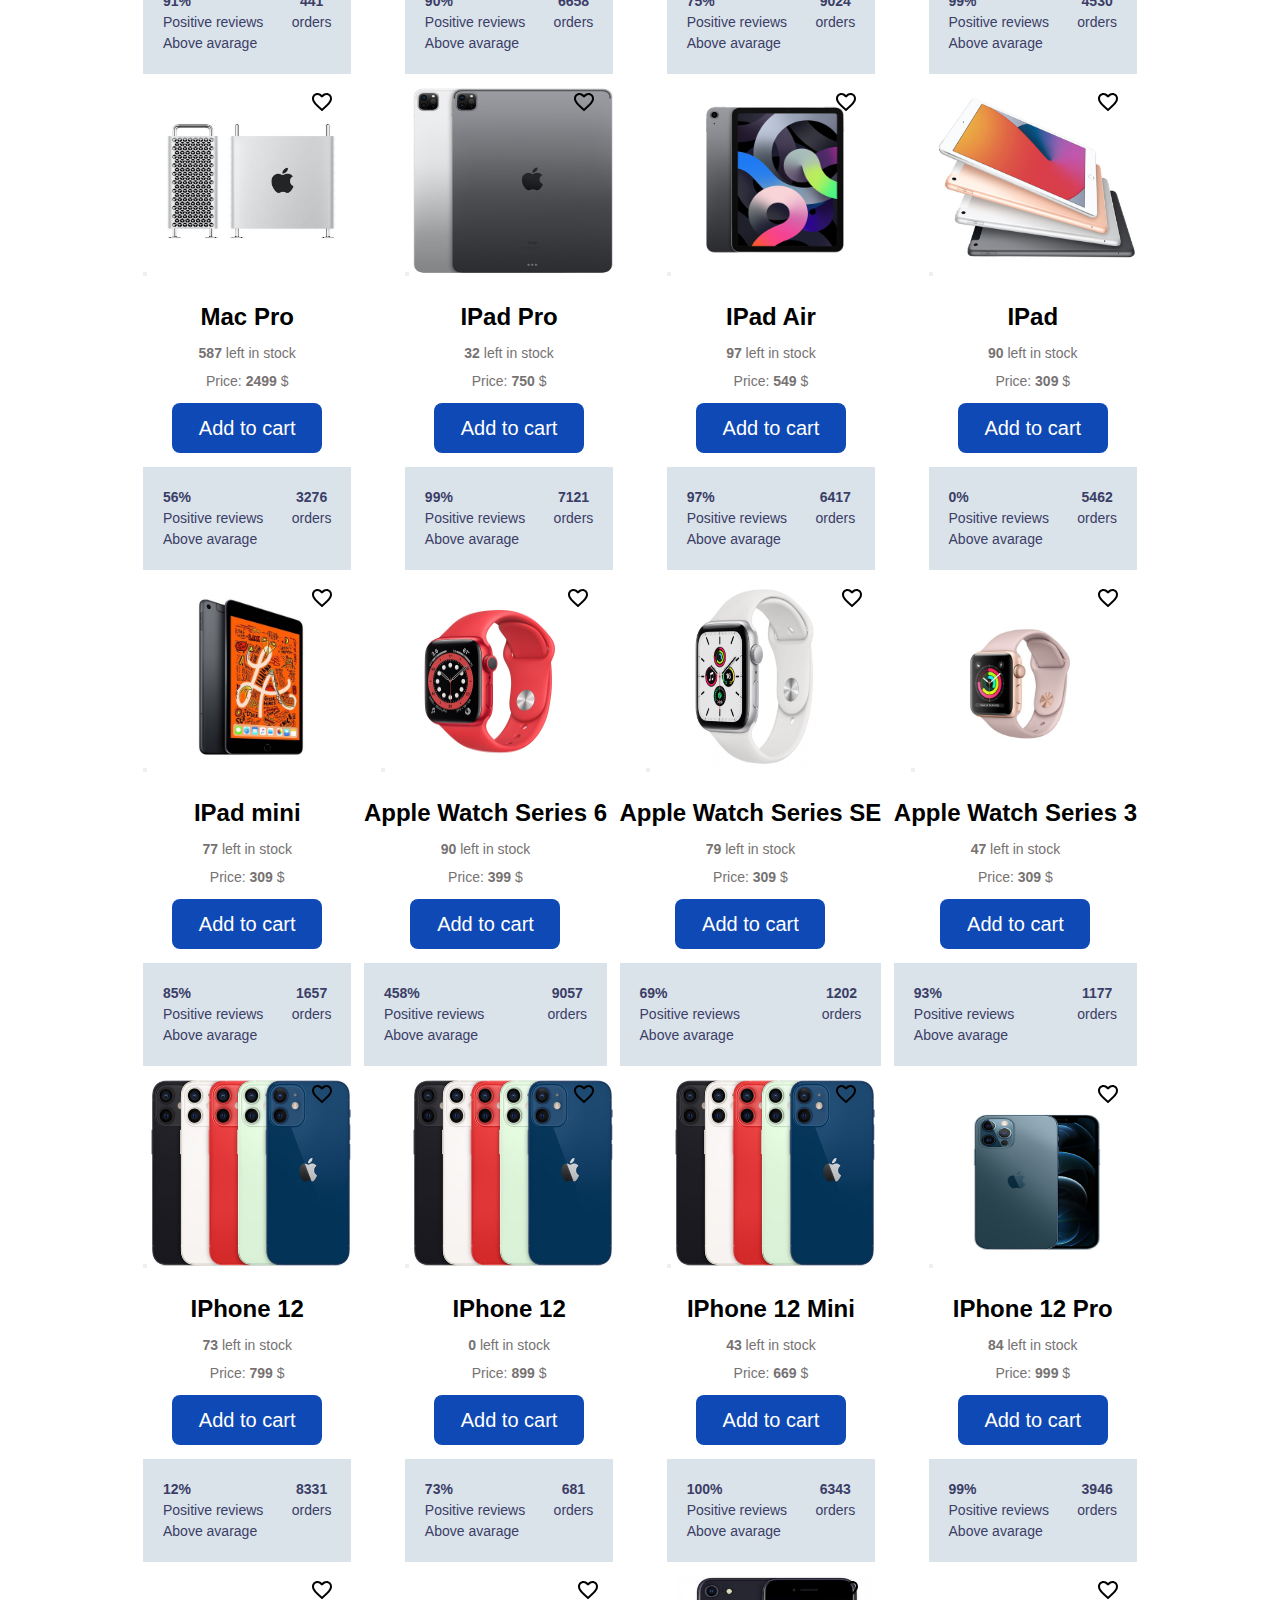
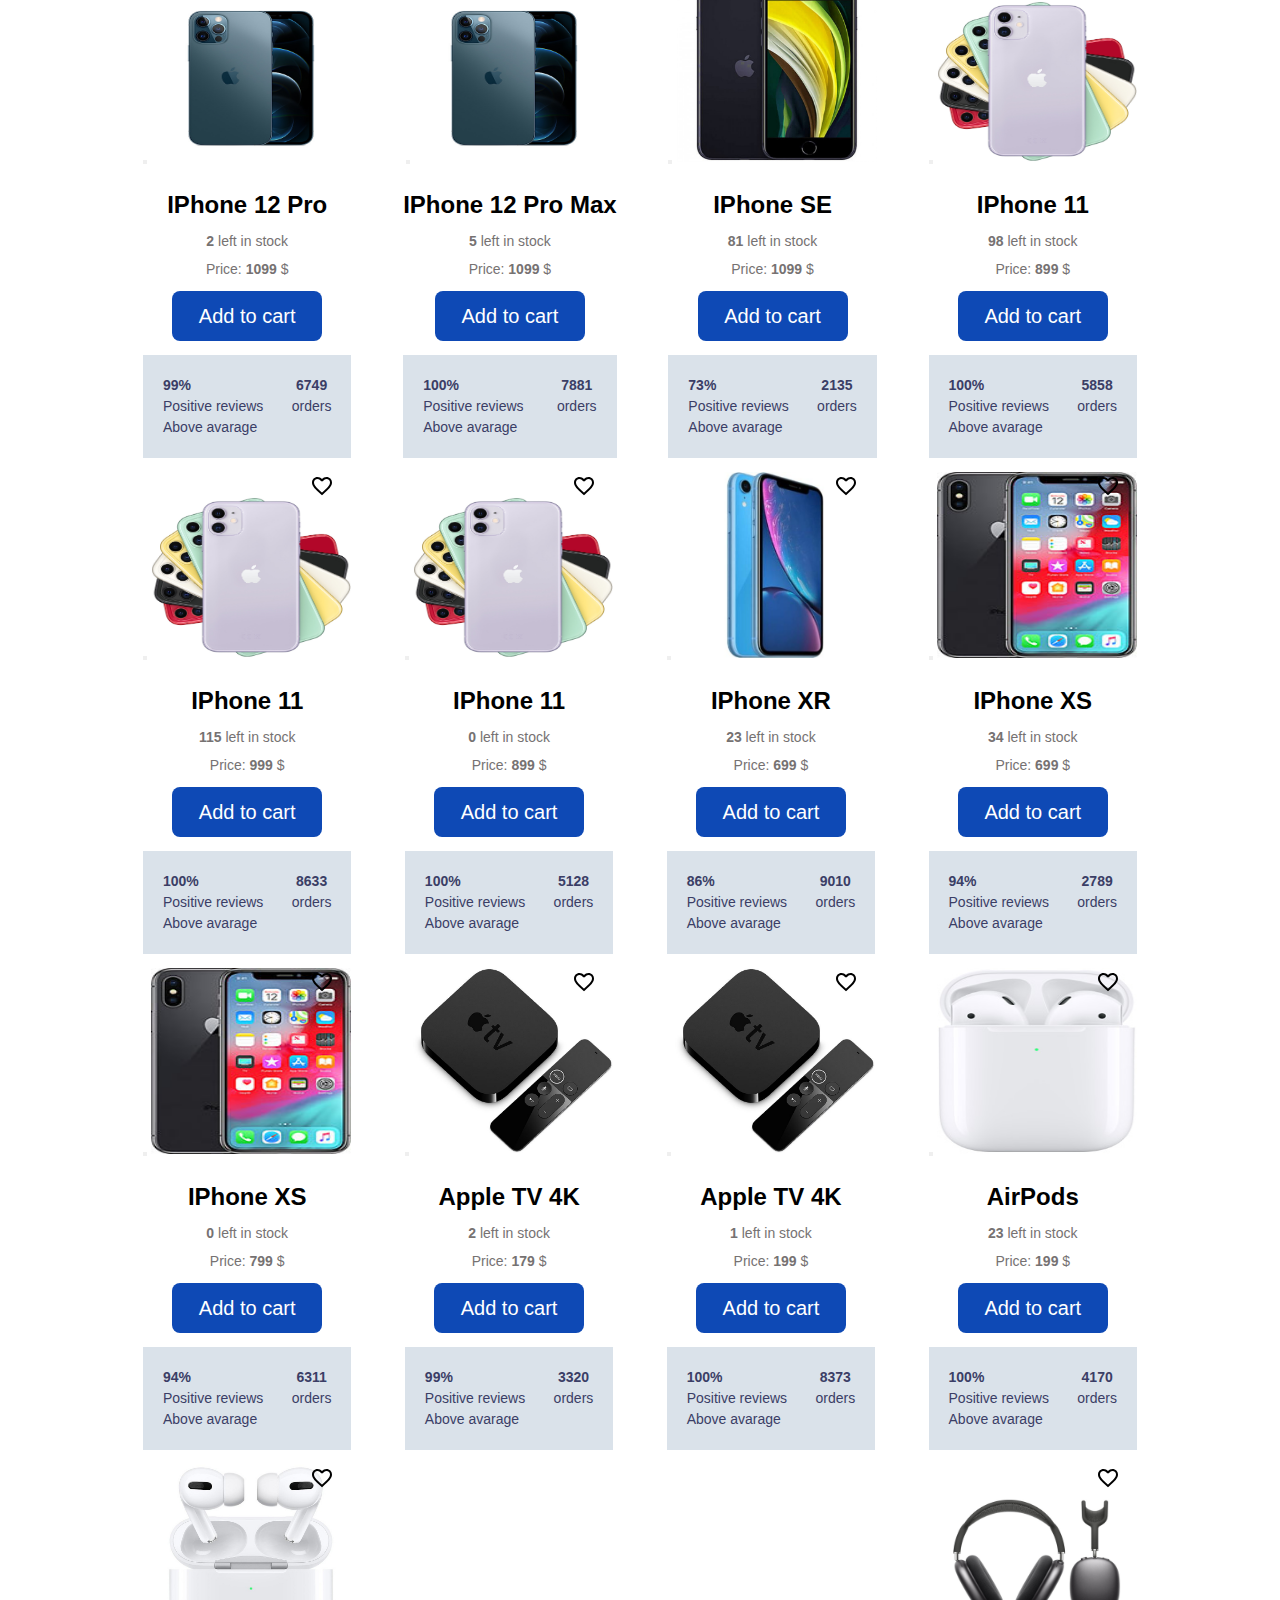
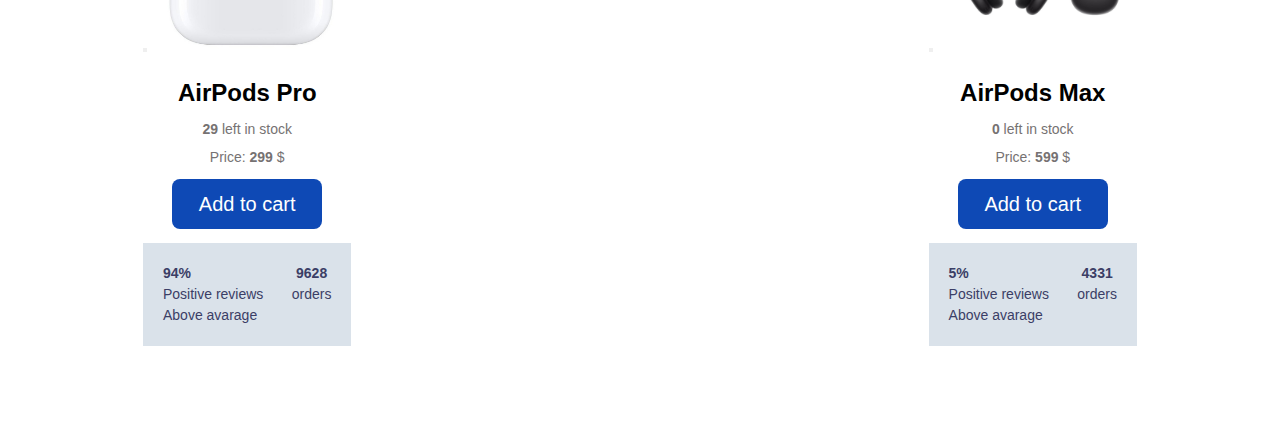
==== commit acd8567f: "cart update" ====
--- a/index.html
+++ b/index.html
@@ -12,7 +12,7 @@
 </head>
 
 <body>
-    <div class="basket-container">
+    <div class="basket-container settings" id="cart">
         <div class="basket-content">
             <div class="basket-name">
                 <h2>Shopping Cart</h2>
@@ -20,9 +20,9 @@
             </div>
             <div class="rendered-items" id="render">
             </div>
-            <div class="total">
-                <p>Total amount:</p>
-                <p>Totlal price:</p>
+            <div class="total" id="total">
+                <p>Total amount:0</p>
+                <p>Totlal price:0$</p>
             </div>
             <button class="banner-click">
                 Buy
@@ -41,11 +41,9 @@
                     <a class="header-logo-main" href="sometext">
                         <img src="img/items/">
                     </a>
-                    <a href="sometext">
-                        <div class="icon-block">
-                            <img src="img/icons/cart.svg">
-                        </div>
-                    </a>
+                    <div class="icon-block" onclick="cart()">
+                        <img src="img/icons/cart.svg">
+                    </div>
                 </div>
             </div>
 
--- a/style.css
+++ b/style.css
@@ -95,6 +95,14 @@
 button:focus,
 input:focus {
     outline: 0;
+}
+
+.basket-container {
+    position: absolute;
+    width: 100%;
+    z-index: 9999;
+    top: 6%;
+    left: 50%;
 }
 
 .basket-content {
